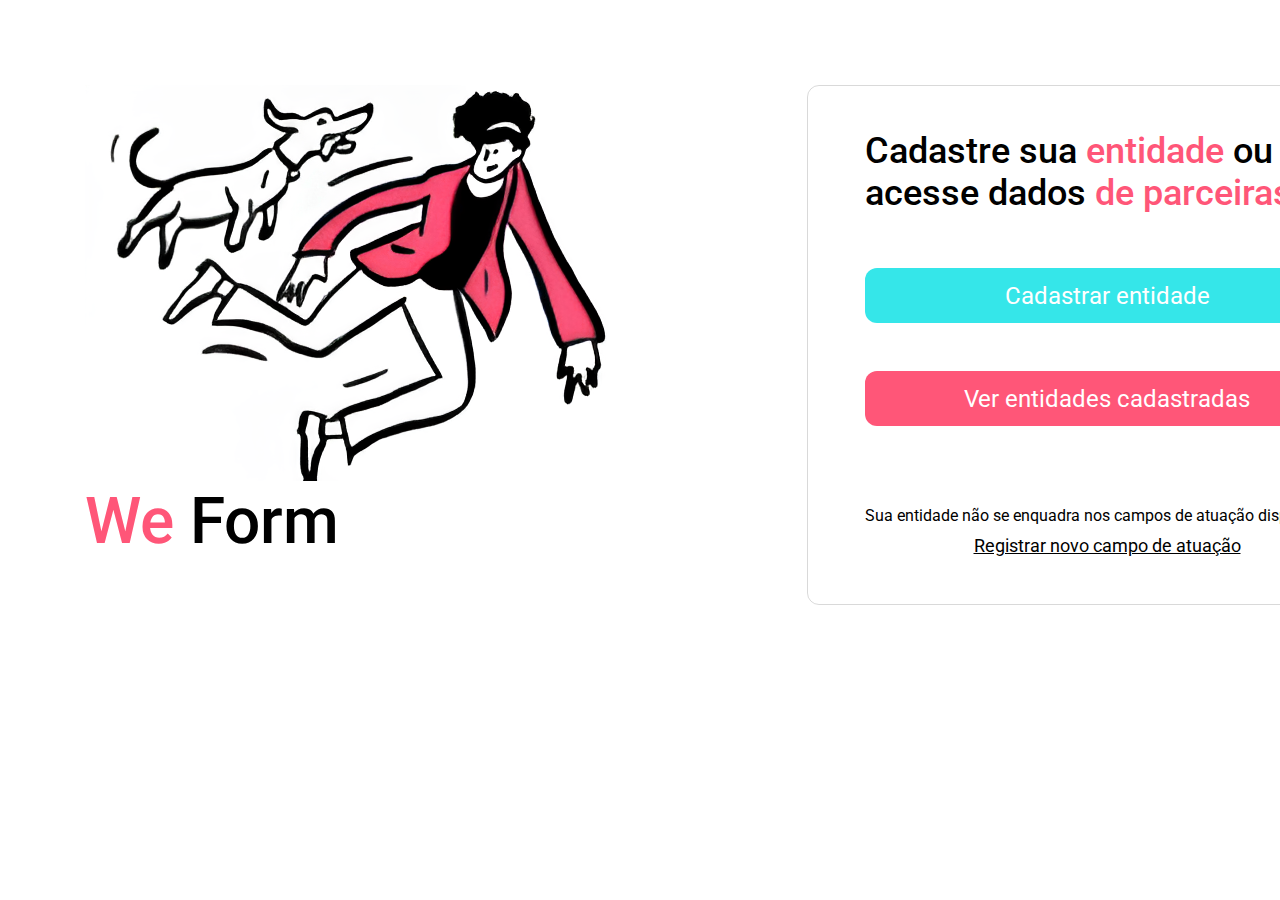
==== css-adatech/index.html @ 937fd88d "Compilando conceitos e criando um projeto I" ====
<!DOCTYPE html>
<html lang="pt-br">
  <head>
    <meta charset="UTF-8" />
    <meta name="viewport" content="width=device-width, initial-scale=1.0" />
    <title>Ong</title>
    <link rel="stylesheet" href="style.css" />

    <link rel="preconnect" href="https://fonts.googleapis.com" />
    <link rel="preconnect" href="https://fonts.gstatic.com" crossorigin />
    <link
      href="https://fonts.googleapis.com/css2?family=Roboto:ital,wght@0,100;0,300;0,400;0,500;0,700;0,900;1,100;1,300;1,400;1,500;1,700;1,900&display=swap"
      rel="stylesheet"
    />
  </head>

  <body>
    <div class="content">
      <aside>
        <img src="assets/hero.png" alt="" />
        <h1><span>We</span> Form</h1>
      </aside>

      <main>
        <h2>
          Cadastre sua <span>entidade</span> ou acesse dados
          <span>de parceiras</span>
        </h2>

        <div class="actions">
          <a href="">Cadastrar entidade</a>
          <a href="">Ver entidades cadastradas</a>
        </div>

        <footer>
          <p>Sua entidade não se enquadra nos campos de atuação disponíveis?</p>
          <a href="">Registrar novo campo de atuação</a>
        </footer>
      </main>
    </div>
  </body>
</html>
---- css-adatech/style.css ----
* {
  margin: 0;
  padding: 0;
  box-sizing: border-box;
}

body {
  font-family: "Roboto", sans-serif;
  font-size: 1.4rem;
}

.content {
  display: grid;
  grid-template-areas:
    ". . . . ."
    ". hero . form ."
    ". hero . form ."
    ". . . . .";
  gap: 8.5rem;
}

main {
  grid-area: form;
}

aside {
  grid-area: hero;
}

:root {
  font-size: 62.5%;
}

aside h1 {
  font-size: 6.4rem;
  font-weight: 500;
  line-height: 7.5rem;
}

aside h1 span,
main h2 span {
  color: #ff5678;
}

main {
  width: 60rem;
  height: 52rem;
  border: 0.1rem solid rgba(0, 0, 0, 0.15);
  padding: 4.4rem 5.7rem;
  border-radius: 1.2rem;
}

main h2 {
  max-width: 43rem;
  font-size: 3.6rem;
  font-weight: 500;
}

main .actions {
  display: flex;
  flex-flow: column wrap;
}

main .actions a {
  border-radius: 1.2rem;
  text-decoration: none;
  font-size: 2.4rem;
  height: 5.5rem;
  background-color: #35e6e9;
  color: #fff;

  display: flex;
  justify-content: center;
  align-items: center;
  margin-top: 5.4rem;
}

main .actions a + a {
  background-color: #ff5678;
  margin-top: 4.8rem;
}

main footer p {
  margin-top: 8rem;
  font-size: 1.6rem;
}

main footer a {
  margin-top: 1rem;
  font-size: 1.8rem;
  display: block;
  text-align: center;
  color: #000;
}
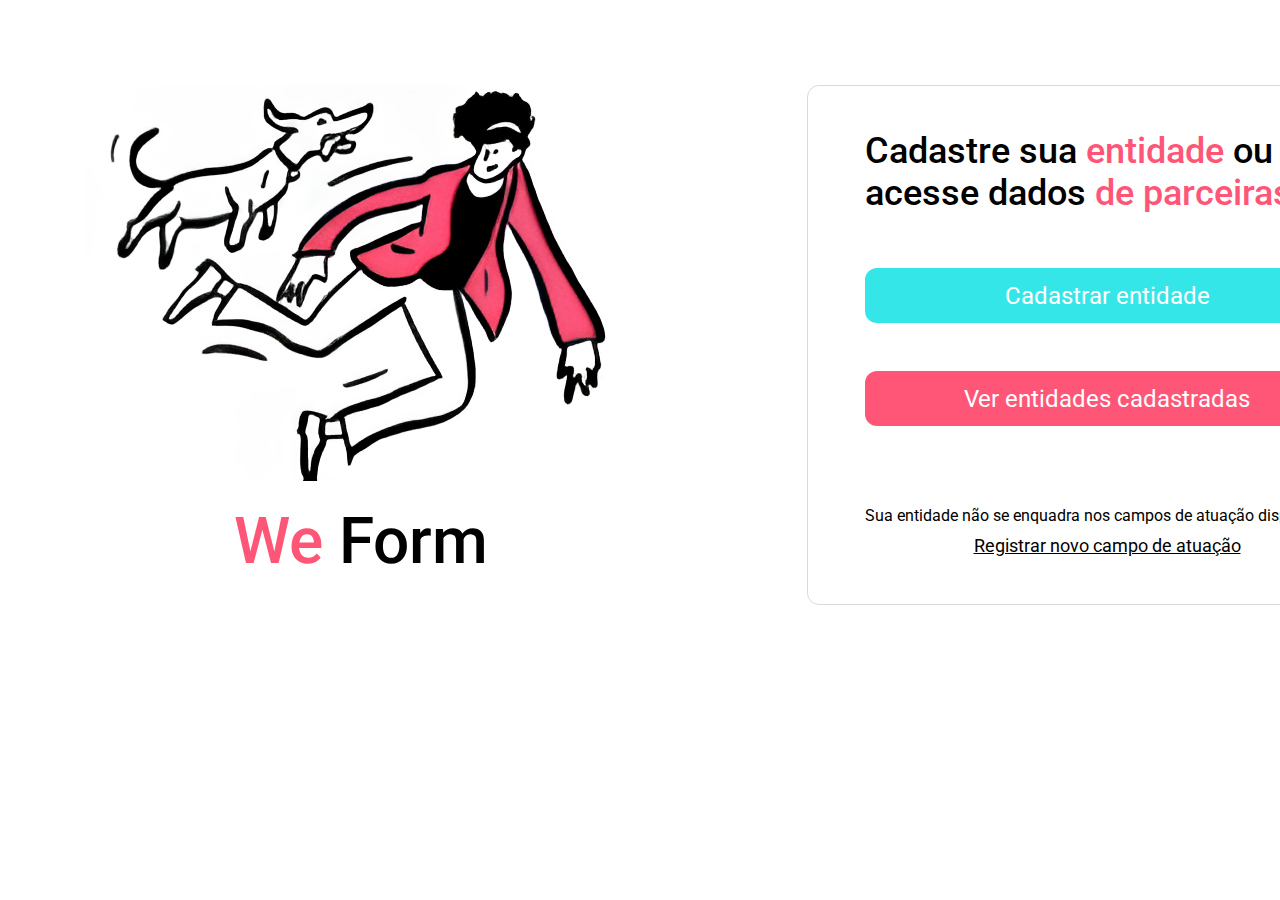
==== commit 0906d620: "Compilando conceitos e criando um projeto II" ====
--- a/css-adatech/index.html
+++ b/css-adatech/index.html
@@ -12,6 +12,8 @@
       href="https://fonts.googleapis.com/css2?family=Roboto:ital,wght@0,100;0,300;0,400;0,500;0,700;0,900;1,100;1,300;1,400;1,500;1,700;1,900&display=swap"
       rel="stylesheet"
     />
+
+    <link href="/css-adatech/assets/fontawesome/css/all.css" rel="stylesheet"/>
   </head>
 
   <body>
@@ -28,7 +30,7 @@
         </h2>
 
         <div class="actions">
-          <a href="">Cadastrar entidade</a>
+          <a href="cadastro-entidade.html">Cadastrar entidade</a>
           <a href="">Ver entidades cadastradas</a>
         </div>
 
--- a/css-adatech/style.css
+++ b/css-adatech/style.css
@@ -2,6 +2,12 @@
   margin: 0;
   padding: 0;
   box-sizing: border-box;
+}
+
+:root {
+  font-size: 62.5%;
+  --default-border: 0.1rem solid rgba(0, 0, 0, 0.15);
+  --default-border-radius: 1.2rem;
 }
 
 body {
@@ -27,14 +33,12 @@
   grid-area: hero;
 }
 
-:root {
-  font-size: 62.5%;
-}
-
 aside h1 {
   font-size: 6.4rem;
   font-weight: 500;
   line-height: 7.5rem;
+  text-align: center;
+  padding: 2rem;
 }
 
 aside h1 span,
@@ -45,9 +49,10 @@
 main {
   width: 60rem;
   height: 52rem;
-  border: 0.1rem solid rgba(0, 0, 0, 0.15);
+  border: var(--default-border);
   padding: 4.4rem 5.7rem;
-  border-radius: 1.2rem;
+  border-radius: var(--default-border-radius);
+  position: relative;
 }
 
 main h2 {
@@ -62,7 +67,7 @@
 }
 
 main .actions a {
-  border-radius: 1.2rem;
+  border-radius: var(--default-border-radius);
   text-decoration: none;
   font-size: 2.4rem;
   height: 5.5rem;
@@ -80,6 +85,17 @@
   margin-top: 4.8rem;
 }
 
+main header {
+  display: flex;
+  align-items: center;
+  gap: 1.8rem;
+}
+
+main header i {
+  color: #ff5678;
+  font-size: 2.4rem;
+}
+
 main footer p {
   margin-top: 8rem;
   font-size: 1.6rem;
@@ -92,3 +108,57 @@
   text-align: center;
   color: #000;
 }
+
+main form label {
+  margin-top: 1.6rem;
+  display: block;
+  font-size: 1.8rem;
+  font-weight: 400;
+  text-transform: lowercase;
+  margin-bottom: 1rem;
+}
+
+main form :is(input, select) {
+  width: 48.9rem;
+  height: 5.5rem;
+  background: #fff;
+  border: var(--default-border);
+  border-radius: var(--default-border-radius);
+  text-transform: lowercase;
+  padding: 1.2rem;
+}
+
+main form select {
+  appearance: none;
+}
+
+main form .select-div {
+  position: relative;
+}
+
+main form .select-div::after {
+  top: 1.5rem;
+  right: 1.5rem;
+  content: '\f107';
+  color: #35e6e9;
+  font-family: 'Font Awesome 6 Free';
+  font-size: 2.2rem;
+  font-weight: 600;
+  position: absolute;
+  z-index: 1;
+}
+
+main form .points {
+  position: relative;
+}
+
+main form input + button {
+  position: absolute;
+  right: -4.2rem;
+  top: calc(2.7rem + 2.5rem);
+  background-color: transparent;
+  border: none;
+  color:#35e6e9;
+  font-size: 2.4rem;
+  cursor: pointer;
+}